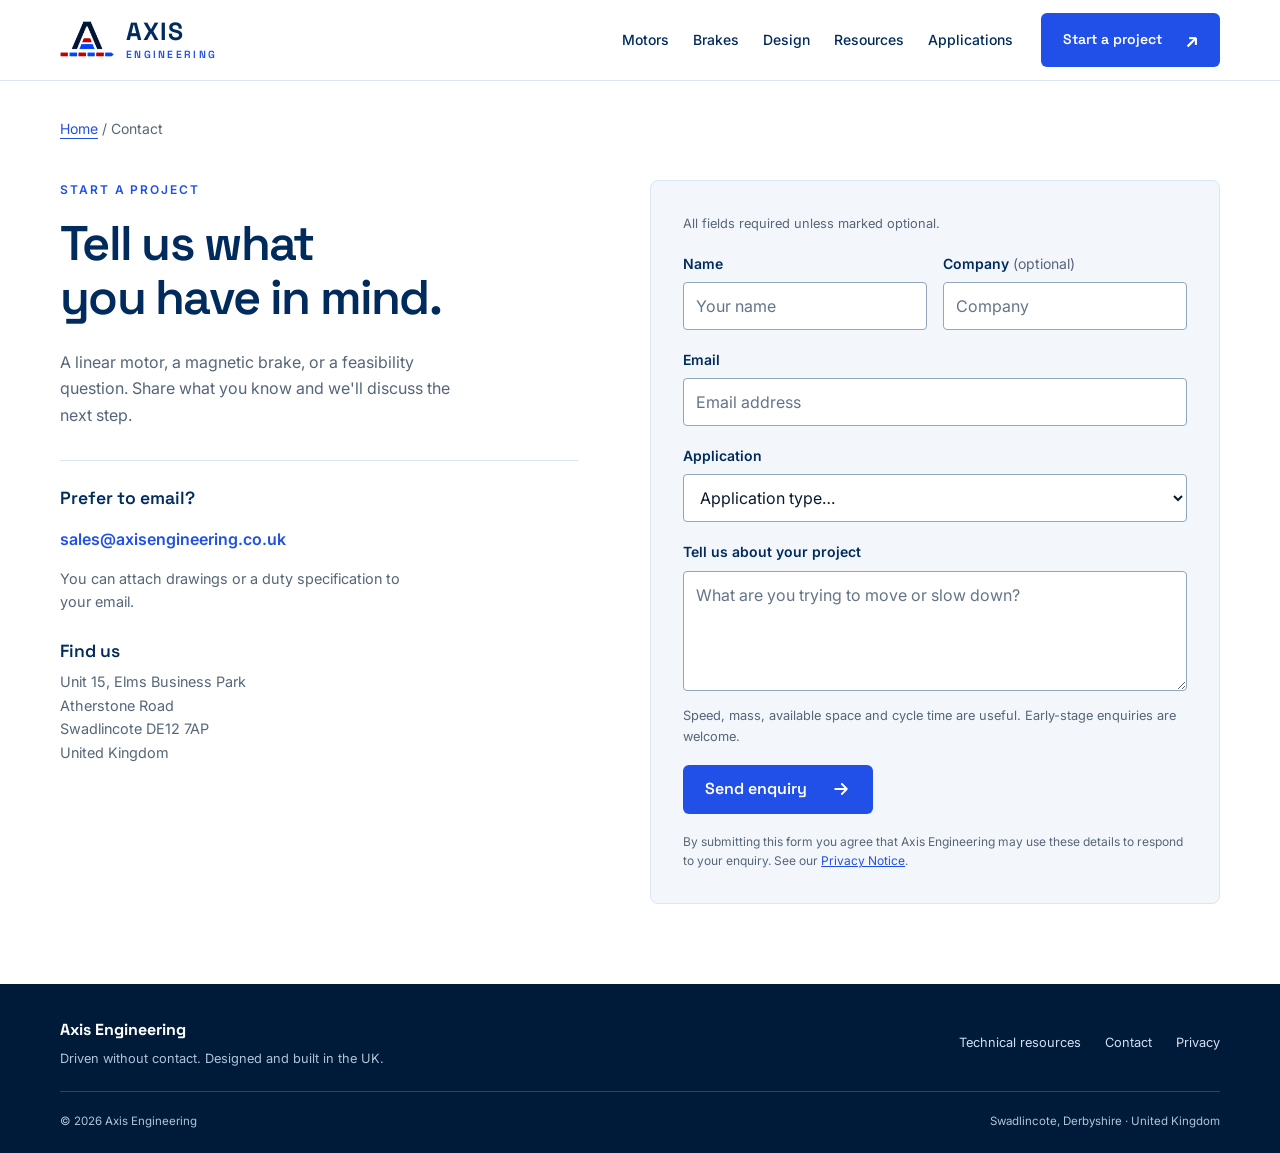
==== contact/index.html @ 823d6853 "Shorten homepage and give project enquiries a dedicated contact page" ====
<!DOCTYPE html>
<html lang="en">
<head>
<meta charset="UTF-8" />
<meta name="viewport" content="width=device-width, initial-scale=1.0" />
<title>Contact Axis Engineering | Discuss Your Motor or Brake Project</title>
<meta name="description" content="Discuss your linear motor or magnetic brake project with Axis Engineering. Send your duty, available space or early-stage idea to our UK engineering team." />
<meta name="theme-color" content="#002B5C" />
<link rel="icon" type="image/svg+xml" href="/assets/axis-mark.svg" />

<!-- Open Graph -->
<meta property="og:title" content="Contact Axis Engineering" />
<meta property="og:description" content="Linear induction motor and permanent-magnet braking design, manufacture and simulation. Driven without contact." />
<meta property="og:image" content="https://www.axisengineering.co.uk/assets/og-banner.png" />
<meta property="og:image:width" content="1200" />
<meta property="og:image:height" content="630" />
<meta property="og:image:alt" content="Axis Engineering — Driven Without Contact" />
<meta property="og:type" content="website" />
<meta property="og:url" content="https://www.axisengineering.co.uk/contact/" />
<meta property="og:site_name" content="Axis Engineering" />
<meta property="og:locale" content="en_GB" />

<!-- Twitter -->
<meta name="twitter:card" content="summary_large_image" />
<meta name="twitter:title" content="Contact Axis Engineering" />
<meta name="twitter:description" content="Linear induction motor and permanent-magnet braking design, manufacture and simulation. Driven without contact." />
<meta name="twitter:image" content="https://www.axisengineering.co.uk/assets/og-banner.png" />
<meta name="twitter:image:alt" content="Axis Engineering — Driven Without Contact" />
<link rel="canonical" href="https://www.axisengineering.co.uk/contact/" />

<!-- Structured data -->
<script type="application/ld+json">
{
  "@context": "https://schema.org",
  "@type": ["Organization", "ProfessionalService"],
  "name": "Axis Engineering",
  "description": "Design, manufacture and simulation of linear induction motors (LIMs) and permanent-magnet braking solutions for transit, launch and industrial systems.",
  "url": "https://www.axisengineering.co.uk/",
  "email": "sales@axisengineering.co.uk",
  "contactPoint": {
    "@type": "ContactPoint",
    "email": "sales@axisengineering.co.uk",
    "contactType": "sales enquiries",
    "areaServed": "GB"
  },
  "logo": "https://www.axisengineering.co.uk/assets/axis-logo-1600.png",
  "slogan": "Driven Without Contact",
  "founder": {
    "@type": "Person",
    "name": "Richard West-Haig",
    "jobTitle": "Managing Director",
    "honorificSuffix": "CEng MIET"
  },
  "address": {
    "@type": "PostalAddress",
    "streetAddress": "Unit 15, Elms Business Park, Atherstone Road",
    "addressLocality": "Swadlincote",
    "postalCode": "DE12 7AP",
    "addressCountry": "GB"
  },
  "knowsAbout": ["Linear induction motors", "SSLIM", "DSLIM", "Permanent-magnet eddy-current brakes", "Maglev propulsion", "Finite element analysis", "Route simulation"],
  "image": "https://www.axisengineering.co.uk/assets/og-banner.png",
  "areaServed": ["United Kingdom", "Europe"],
  "makesOffer": [
    { "@type": "Offer", "itemOffered": { "@type": "Service", "name": "Linear induction motor design and manufacture", "serviceType": "Linear induction motor design" } },
    { "@type": "Offer", "itemOffered": { "@type": "Service", "name": "Permanent-magnet eddy-current brake design", "serviceType": "Magnetic braking" } }
  ]
}
</script>

<link rel="preconnect" href="https://fonts.googleapis.com" />
<link rel="preconnect" href="https://fonts.gstatic.com" crossorigin />
<link href="https://fonts.googleapis.com/css2?family=Space+Grotesk:wght@400;500;600;700&family=Inter:wght@400;500;600;700&display=swap" rel="stylesheet" />

<link rel="stylesheet" href="/assets/home.css">
<script src="/assets/home.js" defer></script>
</head>
<body>
<noscript><style>@media(max-width:940px){.header-inner{flex-wrap:wrap;padding-block:12px}.nav-toggle{display:none}.site-nav{display:flex;position:static;order:3;flex-direction:row;flex-wrap:wrap;gap:8px 20px;width:100%;padding:0;box-shadow:none;border:0}.site-nav a{font-size:.875rem}}</style></noscript>
<a class="skip-link" href="#main">Skip to main content</a>
<header class="site-header">
  <div class="wrap header-inner">
    <a class="brand" href="/" aria-label="Axis Engineering — home"><img src="/assets/axis-symbol.png" width="200" height="140" alt=""><span class="wm"><b>AXIS</b><span>ENGINEERING</span></span></a>
    <nav id="siteNav" class="site-nav" aria-label="Primary">
      <a href="/linear-induction-motors/">Motors</a>
      <a href="/permanent-magnet-brakes/">Brakes</a>
      <a href="/linear-induction-motor-design/">Design</a>
      <a href="/technical-resources/">Resources</a>
      <a href="/#applications">Applications</a>
      <a href="/contact/" class="mobile-contact">Contact</a>
    </nav>
    <a class="btn header-contact" href="/contact/">Start a project <span aria-hidden="true">↗</span></a>
    <button id="navToggle" class="nav-toggle" aria-label="Menu" aria-expanded="false" aria-controls="siteNav"><span></span><span></span><span></span></button>
  </div>
</header>
<main id="main" class="contact-page" tabindex="-1">
  <div class="wrap"><p class="breadcrumb"><a href="/">Home</a> / Contact</p>
    <div class="enquiry-grid">
      <div class="enquiry-intro"><p class="eyebrow">Start a project</p><h1>Tell us what<br>you have in mind.</h1><p>A linear motor, a magnetic brake, or a feasibility question. Share what you know and we'll discuss the next step.</p>
        <div class="contact-details"><h2>Prefer to email?</h2><a class="text-link" href="mailto:sales@axisengineering.co.uk">sales@axisengineering.co.uk</a><p>You can attach drawings or a duty specification to your email.</p><h2>Find us</h2><address>Unit 15, Elms Business Park<br>Atherstone Road<br>Swadlincote DE12 7AP<br>United Kingdom</address></div>
      </div>
      <div class="form-panel"><form id="enquiryForm" class="enquiry-form">
            <p class="form-help">All fields required unless marked optional.</p>
            <input type="hidden" name="access_key" value="194452be-d267-48dd-8453-a73e0c021ea3">
            <input type="hidden" name="subject" value="New project enquiry — Axis Engineering website">
            <input type="hidden" name="from_name" value="Axis Engineering website">
            <input type="checkbox" name="botcheck" class="hp" tabindex="-1" autocomplete="off" aria-hidden="true">
            <div class="ef-row">
              <div class="ef-field"><label for="ef-name">Name</label><input id="ef-name" type="text" name="name" placeholder="Your name" autocomplete="name" required></div>
              <div class="ef-field"><label for="ef-company">Company <span class="optional">(optional)</span></label><input id="ef-company" type="text" name="company" placeholder="Company" autocomplete="organization"></div>
            </div>
            <div class="ef-field"><label for="ef-email">Email</label><input id="ef-email" type="email" name="email" placeholder="Email address" autocomplete="email" required></div>
            <div class="ef-field"><label for="ef-application">Application</label>
            <select id="ef-application" name="application" required>
              <option value="" disabled selected>Application type…</option>
              <option>Linear motor — transit / people mover</option>
              <option>Linear motor — launch / acceleration</option>
              <option>Linear motor — industrial / material handling</option>
              <option>Permanent-magnet brake</option>
              <option>Feasibility / consultation</option>
              <option>Other</option>
            </select></div>
            <div class="ef-field"><label for="ef-duty">Tell us about your project</label><textarea id="ef-duty" name="duty" rows="4" aria-describedby="duty-help" placeholder="What are you trying to move or slow down?" required></textarea><p id="duty-help" class="form-help">Speed, mass, available space and cycle time are useful. Early-stage enquiries are welcome.</p></div>
            <button type="submit" class="btn btn-primary ef-submit">Send enquiry
              <svg viewBox="0 0 24 24" fill="none" stroke="currentColor" stroke-width="2.2" aria-hidden="true"><path d="M5 12h14M13 6l6 6-6 6" stroke-linecap="round" stroke-linejoin="round"/></svg>
            </button>
            <p class="ef-status" role="status" aria-live="polite"></p>
            <p class="ef-privacy">By submitting this form you agree that Axis Engineering may use these details to respond to your enquiry. See our <a href="/privacy/">Privacy Notice</a>.</p>
          </form>
        <noscript><style>.enquiry-form{display:none}</style><p class="form-help">The form needs JavaScript. Please email <a href="mailto:sales@axisengineering.co.uk">sales@axisengineering.co.uk</a> instead.</p></noscript>
      </div>
    </div>
  </div>
</main>
<footer class="site-footer">
  <div class="wrap footer-top"><div><strong>Axis Engineering</strong><p>Driven without contact. Designed and built in the UK.</p></div>
    <nav aria-label="Footer"><a href="/technical-resources/">Technical resources</a><a href="/contact/">Contact</a><a href="/privacy/">Privacy</a></nav>
  </div>
  <div class="wrap footer-bottom"><span>© <span id="year">2026</span> Axis Engineering</span><span>Swadlincote, Derbyshire · United Kingdom</span></div>
</footer>
</body>
</html>
---- assets/home.css ----
/* Axis marketing: Space Grotesk + Inter; established navy, blue and red identity. */
:root{--navy:#002B5C;--dark:#001B3A;--blue:#2050E8;--red:#CE1A2B;--ink:#0A1A2C;--slate:#566678;--soft:#F3F7FC;--line:#DCE6F1;--white:#fff;--cyan:#9BCBFF;--display:'Space Grotesk','Segoe UI',sans-serif;--body:'Inter','Segoe UI',sans-serif}
*{box-sizing:border-box}
html{scroll-behavior:smooth;scroll-padding-top:96px;-webkit-text-size-adjust:100%}
body{margin:0;font-family:var(--body);font-size:16px;line-height:1.65;color:var(--ink);background:var(--white);-webkit-font-smoothing:antialiased;overflow-wrap:anywhere}
h1,h2,h3,p,figure{margin:0}
h1,h2,h3{font-family:var(--display);font-weight:600;line-height:1.12;letter-spacing:-.035em}
h1{font-size:clamp(2.6rem,4.3vw,4rem)}
h2{font-size:clamp(2rem,3.1vw,2.75rem);color:var(--navy)}
h3{font-size:1.5rem}
p{color:var(--slate)}
a{color:inherit;text-decoration:none}
a:hover{color:var(--blue)}
button,input,select,textarea{font:inherit}
button,a,input,select,textarea{touch-action:manipulation}
:focus-visible{outline:3px solid var(--blue);outline-offset:5px}
.hero :focus-visible,.contact-strip :focus-visible,.site-footer :focus-visible{outline-color:var(--cyan)}
img,svg{max-width:100%;display:block}
.wrap{width:min(100% - 64px,1160px);margin-inline:auto}
.skip-link{position:fixed;left:16px;top:-100px;z-index:100;background:var(--white);color:var(--navy);padding:12px 20px}
.skip-link:focus{top:10px}
.btn{display:inline-flex;min-height:48px;align-items:center;justify-content:center;gap:24px;background:var(--blue);color:var(--white);border:1px solid transparent;border-radius:6px;padding:12px 21px;font-family:var(--display);font-weight:600;line-height:1.4;transition:background .18s;cursor:pointer}
.btn:hover{color:var(--white);background:#1741C6}
.btn span{font-size:1.25rem}
.text-link{display:inline-flex;align-items:center;gap:12px;min-height:44px;font-weight:600;color:var(--blue);text-decoration:underline;text-underline-offset:5px;text-decoration-color:transparent}
.text-link:hover{text-decoration-color:currentColor}
.eyebrow{text-transform:uppercase;font-size:.75rem;font-weight:600;letter-spacing:.16em;color:var(--blue);margin-bottom:16px}
.site-header{position:sticky;top:0;z-index:50;border-bottom:1px solid var(--line);background:var(--white)}
.header-inner{display:flex;align-items:center;gap:28px;min-height:80px}
.brand{display:flex;align-items:center;gap:12px;flex-shrink:0;min-height:48px}
.brand img{width:54px;height:auto}
.wm{display:flex;flex-direction:column;line-height:1;font-family:var(--display)}
.wm b{font-size:1.55rem;color:var(--navy);letter-spacing:.045em}
.wm>span{font-size:.65rem;letter-spacing:.22em;color:var(--blue);margin-top:5px;font-weight:600}
.site-nav{display:flex;align-items:center;gap:24px;margin-left:auto}
.site-nav a{display:flex;align-items:center;min-height:44px;font-size:.875rem;font-weight:500;color:var(--navy)}
.site-nav a:hover{color:var(--blue)}
.header-contact{font-size:.875rem;white-space:nowrap}
.site-nav .mobile-contact{display:none}
.nav-toggle{display:none;width:48px;height:48px;padding:11px;border:1px solid var(--line);border-radius:5px;background:var(--white);cursor:pointer}
.nav-toggle span{height:2px;width:24px;background:var(--navy);margin:5px 0;display:block}
.hero{color:var(--white);background:radial-gradient(ellipse at 85% 30%,#073C76 0,transparent 60%),var(--dark);padding:72px 0 76px}
.hero-grid{display:grid;grid-template-columns:minmax(0,1.08fr) minmax(0,1fr);gap:40px;align-items:center}
.hero .eyebrow{color:var(--cyan)}
.hero h1{color:var(--white);font-weight:500}
.hero h1>span{color:var(--cyan)}
.hero-intro{color:#D1DFF0;font-size:1.08rem;max-width:480px;margin:24px 0 28px}
.hero-actions{display:flex;gap:24px;align-items:center;flex-wrap:wrap}
.light-link{color:var(--white);font-size:.875rem}
.light-link:hover{color:var(--cyan)}
.hero-visual{padding:26px 0 16px;border-top:1px solid #32577D;border-bottom:1px solid #32577D}
.diagram-label{display:flex;justify-content:space-between;font-size:.7rem;letter-spacing:.08em;text-transform:uppercase;color:#BCD2EB}
.motor-stage{width:100%;margin:20px 0 0}
.hero-visual figcaption{font-size:.8rem;color:#D1DFF0;line-height:1.6}
.hero-visual figcaption span{color:#A7BFD9;font-size:.72rem}
.fieldwave{animation:field-travel 1.4s linear 3}
@keyframes field-travel{to{transform:translateX(-72px)}}
.section{padding:64px 0}
.section-heading{display:flex;align-items:flex-end;justify-content:space-between;gap:30px;margin-bottom:28px}
.section-heading .eyebrow{margin-bottom:10px}
.section-heading>p{font-size:.95rem}
.product-grid{display:grid;grid-template-columns:minmax(0,1fr) minmax(0,1fr);gap:28px}
.product{border:1px solid var(--line);border-radius:8px;overflow:hidden}
.product-link{display:block;height:100%}
.product-link:focus-visible{outline-offset:-4px}
.product-illustration{height:170px;background:var(--soft);display:flex;align-items:center;justify-content:center;border-bottom:1px solid var(--line);padding:4px 24px}
.product-illustration svg{width:100%;height:100%;max-width:440px}
.brake-illustration{background:#F6F7FA}
.product-copy{padding:24px 28px 20px}
.product-kicker{font-size:.7rem;text-transform:uppercase;letter-spacing:.14em;color:var(--slate);margin-bottom:10px}
.product h3{display:flex;justify-content:space-between;gap:16px;color:var(--navy);font-size:clamp(1.2rem,1.9vw,1.5rem)}
.product h3 span{font-size:1.2rem;font-weight:400;color:var(--blue)}
.product p:not(.product-kicker){margin:12px 0 10px;font-size:.95rem;max-width:480px}
.product .text-link{font-size:.875rem}
.product-link:hover h3,.product-link:hover .text-link{color:var(--blue);text-decoration:underline;text-underline-offset:5px}
.applications{display:flex;align-items:center;gap:28px;margin-top:28px;padding-top:12px}
.applications h3{font-family:var(--body);font-size:.8rem;letter-spacing:0;font-weight:500;color:var(--slate)}
.applications nav{display:flex;flex-wrap:wrap;gap:8px 28px}
.applications a{display:flex;align-items:center;min-height:44px;color:var(--navy);font-size:.875rem;font-weight:500}
.applications a:hover{text-decoration:underline;text-underline-offset:4px}
.engineering{background:var(--soft);position:relative}
.engineering-grid{display:grid;grid-template-columns:minmax(0,1fr) minmax(0,1.2fr);gap:70px;align-items:start}
.engineering-grid p:not(.eyebrow){font-size:1rem}
.engineering-grid .scope-note{font-size:.875rem!important;margin-top:14px}
.engineering .text-link{margin-top:14px;font-size:.875rem}
.anchor{position:absolute;top:0}
.contact-strip{padding:48px 0;background:var(--navy);color:var(--white)}
.contact-inner{display:flex;justify-content:space-between;gap:32px;align-items:center}
.contact-strip .eyebrow{color:var(--cyan);margin-bottom:10px}
.contact-strip h2{color:var(--white);font-size:clamp(1.7rem,2.8vw,2.4rem)}
.contact-strip p:not(.eyebrow){color:#D1DFF0;margin-top:12px}
.contact-actions{display:flex;flex-direction:column;align-items:flex-start;gap:10px}
.email-link{font-size:.875rem;min-height:44px;display:flex;align-items:center}
.email-link:hover{color:var(--cyan);text-decoration:underline}
.site-footer{background:var(--dark);color:var(--white);padding:32px 0 22px}
.footer-top,.footer-bottom{display:flex;justify-content:space-between;align-items:center;gap:24px}
.footer-top strong{font-family:var(--display);font-size:1rem}
.footer-top p{font-size:.8rem;color:#B0C3D9;margin-top:4px}
.footer-top nav{display:flex;gap:24px;flex-wrap:wrap}
.footer-top a{font-size:.8rem;color:#D1DFF0;display:flex;align-items:center;min-height:44px}
.footer-top a:hover{color:var(--white);text-decoration:underline}
.footer-bottom{font-size:.72rem;color:#B0C3D9;border-top:1px solid #274564;margin-top:22px;padding-top:20px;flex-wrap:wrap}
.contact-page{padding:36px 0 80px}
.breadcrumb{font-size:.875rem;margin-bottom:40px}
.breadcrumb a{color:var(--blue);text-decoration:underline;text-underline-offset:4px}
.enquiry-grid{display:grid;grid-template-columns:minmax(0,1fr) minmax(0,1.1fr);gap:72px}
.enquiry-intro h1{color:var(--navy);font-size:clamp(2.4rem,3.8vw,3.5rem)}
.enquiry-intro>p:not(.eyebrow){margin-top:24px;max-width:410px}
.contact-details{border-top:1px solid var(--line);margin-top:32px;padding-top:28px}
.contact-details h2{font-size:1.1rem;letter-spacing:0;margin:0 0 8px}
.contact-details p{font-size:.9rem;max-width:360px;margin:6px 0 28px}
.contact-details .text-link{font-size:clamp(.875rem,1.3vw,1rem);overflow-wrap:anywhere}
.contact-details address{font-style:normal;color:var(--slate);font-size:.9rem}
.form-panel{min-width:0;background:var(--soft);border:1px solid var(--line);border-radius:8px;padding:32px}
.enquiry-form{display:grid;gap:18px}
.hp{display:none!important}
.ef-row{display:grid;grid-template-columns:1fr 1fr;gap:16px}
.ef-field{min-width:0}
.ef-field label{display:block;font-size:.875rem;font-weight:600;color:var(--navy);margin-bottom:7px}
.optional{font-weight:400;color:var(--slate)}
.ef-field input,.ef-field textarea,.ef-field select{width:100%;min-height:48px;background:var(--white);color:var(--ink);border:1px solid #92A6BC;border-radius:4px;padding:11px 12px;font-size:16px;line-height:1.5}
.ef-field textarea{resize:vertical}
.ef-field ::placeholder{color:#657488}
.form-help{font-size:.8rem;color:var(--slate)}
.ef-field .form-help{margin-top:7px}
.ef-submit{justify-self:start}
.ef-submit svg{width:20px;height:20px}
.ef-submit:disabled{opacity:.65;cursor:wait}
.ef-status{font-size:.9rem}
.ef-status:empty{display:none}
.ef-status.ok{color:#19603B}
.ef-status.err{color:#A51127}
.ef-privacy{font-size:.75rem;color:var(--slate)}
.ef-privacy a,.form-help a{color:var(--blue);text-decoration:underline}
@media(min-width:1800px){.hero{padding-block:90px}}
@media(max-width:1080px){
 .header-inner{gap:18px}.site-nav{gap:17px}.site-nav a{font-size:.8rem}.header-contact{padding:11px 14px;gap:10px}
 .hero-grid{gap:24px}.hero-actions{gap:12px 20px}
 .enquiry-grid{gap:40px}
}
@media(max-width:940px){
 .wrap{width:calc(100% - 48px)}.header-inner{min-height:72px}
 .header-contact{margin-left:auto}.nav-toggle{display:block}
 .site-nav{display:none;position:absolute;top:100%;left:0;right:0;flex-direction:column;align-items:stretch;background:var(--white);padding:16px 24px;gap:0;border-bottom:1px solid var(--line);box-shadow:0 16px 24px #001B3A16;max-height:calc(100dvh - 80px);overflow-y:auto}
 .site-nav.open{display:flex}.site-nav a{font-size:1rem;min-height:48px}.site-nav .mobile-contact{display:flex}
 .hero{padding:50px 0}.hero-grid{gap:28px}.hero h1{font-size:clamp(2.2rem,4.7vw,3.2rem)}
 .hero-intro{font-size:1rem}.hero-visual figcaption{font-size:.75rem}
 .product-copy{padding:22px}.applications{align-items:flex-start;gap:14px;flex-direction:column}
 .applications h3{margin-top:3px}.applications nav{gap:0 24px}
 .engineering-grid{gap:32px}.section{padding:48px 0}
}
@media(max-width:680px){
 .wrap{width:calc(100% - 40px)}
 .header-inner{gap:8px 12px;min-height:72px;flex-wrap:wrap;padding-block:8px}.brand{gap:8px}.brand img{width:43px}.wm b{font-size:1.23rem}.wm>span{font-size:.52rem}
 .header-contact{font-size:.75rem;padding:10px 12px;min-height:44px;gap:0}.header-contact span{display:none}
 .nav-toggle{flex-shrink:0;width:44px;height:44px;padding:9px}
 .hero{padding:36px 0 32px}.hero-grid{grid-template-columns:1fr;gap:30px}
 .hero h1{font-size:clamp(2.3rem,8.8vw,3.4rem)}.hero .eyebrow{font-size:.7rem;margin-bottom:18px}
 .hero-intro{margin:20px 0 22px;max-width:500px}
 .hero-actions{gap:8px 20px}.hero-actions .btn{font-size:.9rem}
 .hero-visual{padding:16px 0 12px}.motor-stage{max-width:430px;margin:6px auto 0;width:100%}
 .hero-visual figcaption{font-size:.75rem}.hero-visual figcaption span{font-size:.68rem}
 .section-heading{align-items:flex-start;flex-direction:column;gap:14px;margin-bottom:24px}
 .section-heading>p{font-size:.9rem}.section-heading>p br{display:none}
 .section{padding:40px 0}.eyebrow{margin-bottom:10px}
 .product-grid{grid-template-columns:1fr;gap:20px}.product-illustration{height:135px;padding:0 12px}
 .product h3{font-size:1.3rem}.product-copy{padding:20px}.product p:not(.product-kicker){font-size:.9rem}
 .applications{gap:6px;margin-top:22px}.applications nav{gap:0 20px}.applications a{font-size:.8rem}
 .engineering-grid{grid-template-columns:1fr;gap:20px}.engineering h2 br{display:none}
 .engineering-grid p:not(.eyebrow){font-size:.95rem}
 .contact-strip{padding:36px 0}.contact-inner{flex-direction:column;align-items:flex-start;gap:22px}.contact-actions{gap:4px}
 .footer-top{align-items:flex-start;flex-direction:column;gap:12px}.footer-top nav{gap:24px}
 .footer-bottom{gap:8px;margin-top:16px;padding-top:16px}
 .contact-page{padding:24px 0 40px}.breadcrumb{margin-bottom:28px}
 .enquiry-grid{grid-template-columns:1fr;gap:32px}.enquiry-intro h1{font-size:2.5rem}
 .form-panel{padding:22px}.ef-row{grid-template-columns:1fr;gap:18px}
}
@media(max-width:360px){.wrap{width:calc(100% - 28px)}.header-inner{gap:8px}.brand img{width:35px}.header-contact{font-size:.7rem;padding-inline:10px}.hero h1{font-size:2.2rem}}
@media(prefers-reduced-motion:reduce){html{scroll-behavior:auto}*,*::before,*::after{animation:none!important;transition:none!important}}
@media print{.site-header,.nav-toggle,.hero-actions,.contact-actions,.site-footer{display:none}.hero,.contact-strip{background:white;color:var(--ink)}.hero h1,.hero h1>span,.hero p,.contact-strip h2,.contact-strip p{color:var(--ink)}.hero-visual{display:none}.hero-grid{display:block}.section{padding:20px 0}}
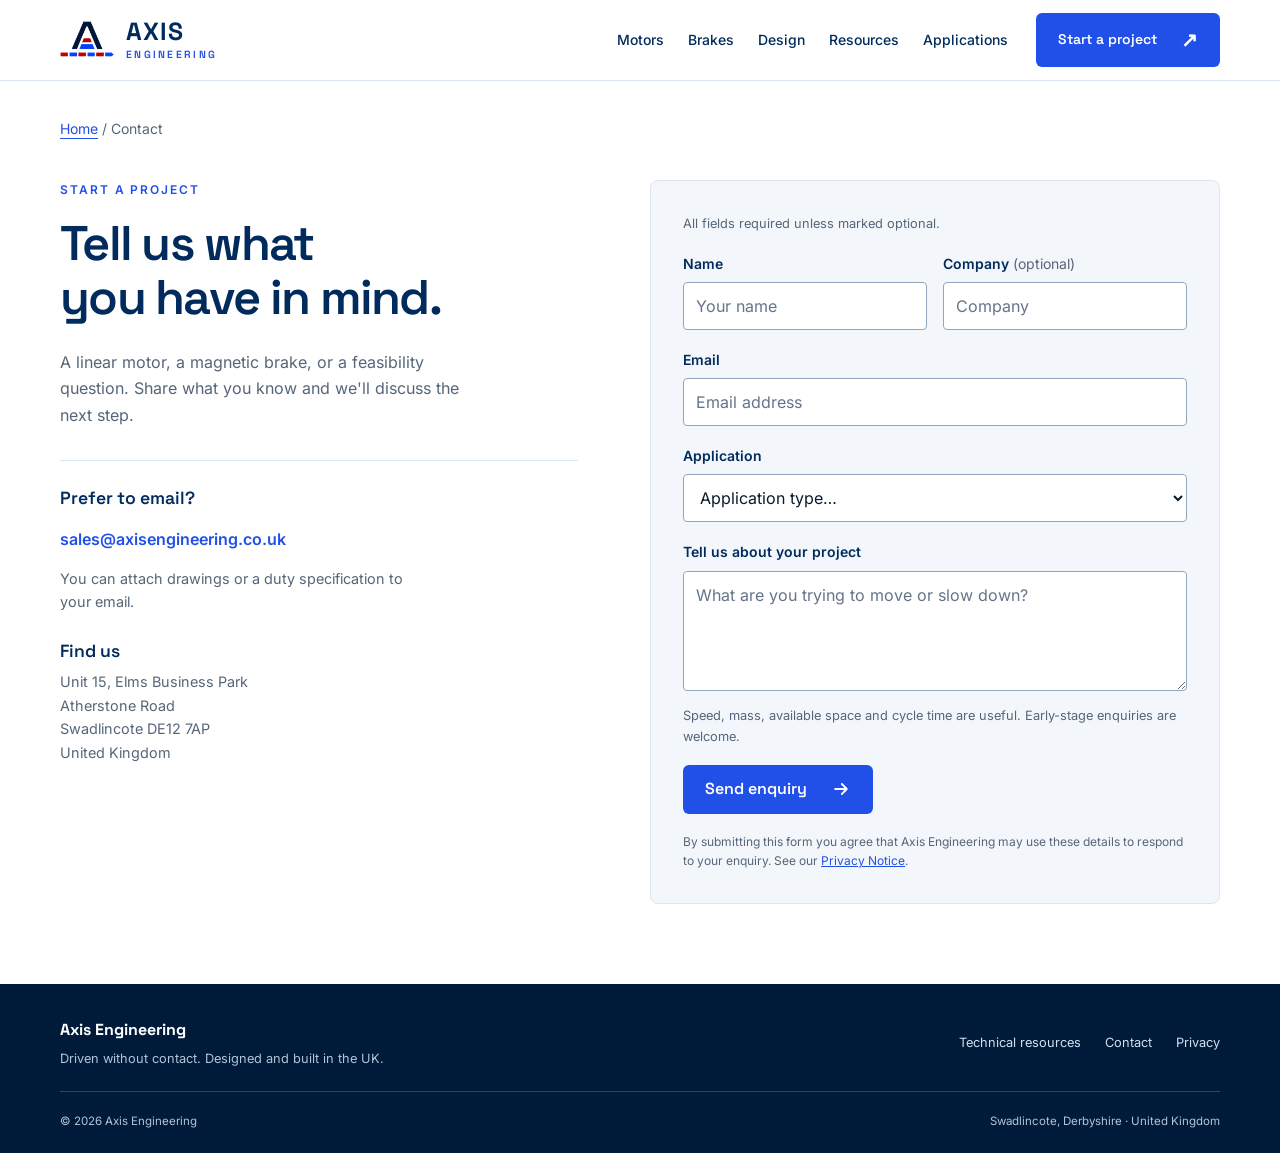
==== commit 8d6b29e8: "Serve brand fonts locally and preload shared WOFF2 assets" ====
--- a/contact/index.html
+++ b/contact/index.html
@@ -68,9 +68,9 @@
 }
 </script>
 
-<link rel="preconnect" href="https://fonts.googleapis.com" />
-<link rel="preconnect" href="https://fonts.gstatic.com" crossorigin />
-<link href="https://fonts.googleapis.com/css2?family=Space+Grotesk:wght@400;500;600;700&family=Inter:wght@400;500;600;700&display=swap" rel="stylesheet" />
+<link rel="preload" href="/assets/fonts/inter-v20-latin.woff2" as="font" type="font/woff2" crossorigin>
+<link rel="preload" href="/assets/fonts/space-grotesk-v22-latin.woff2" as="font" type="font/woff2" crossorigin>
+<link rel="stylesheet" href="/assets/fonts.css?v=20261015-local1">
 
 <link rel="stylesheet" href="/assets/home.css">
 <script src="/assets/home.js" defer></script>
--- a/assets/fonts.css
+++ b/assets/fonts.css
@@ -0,0 +1,101 @@
+/* Same Google Fonts WOFF2 subsets, served locally. Licences: /assets/fonts/. */
+
+/* Inter: cyrillic-ext */
+@font-face {
+  font-family: 'Inter';
+  font-style: normal;
+  font-weight: 400 700;
+  font-display: swap;
+  src: url(/assets/fonts/inter-v20-cyrillic-ext.woff2) format('woff2');
+  unicode-range: U+0460-052F, U+1C80-1C8A, U+20B4, U+2DE0-2DFF, U+A640-A69F, U+FE2E-FE2F;
+}
+
+/* Inter: cyrillic */
+@font-face {
+  font-family: 'Inter';
+  font-style: normal;
+  font-weight: 400 700;
+  font-display: swap;
+  src: url(/assets/fonts/inter-v20-cyrillic.woff2) format('woff2');
+  unicode-range: U+0301, U+0400-045F, U+0490-0491, U+04B0-04B1, U+2116;
+}
+
+/* Inter: greek-ext */
+@font-face {
+  font-family: 'Inter';
+  font-style: normal;
+  font-weight: 400 700;
+  font-display: swap;
+  src: url(/assets/fonts/inter-v20-greek-ext.woff2) format('woff2');
+  unicode-range: U+1F00-1FFF;
+}
+
+/* Inter: greek */
+@font-face {
+  font-family: 'Inter';
+  font-style: normal;
+  font-weight: 400 700;
+  font-display: swap;
+  src: url(/assets/fonts/inter-v20-greek.woff2) format('woff2');
+  unicode-range: U+0370-0377, U+037A-037F, U+0384-038A, U+038C, U+038E-03A1, U+03A3-03FF;
+}
+
+/* Inter: vietnamese */
+@font-face {
+  font-family: 'Inter';
+  font-style: normal;
+  font-weight: 400 700;
+  font-display: swap;
+  src: url(/assets/fonts/inter-v20-vietnamese.woff2) format('woff2');
+  unicode-range: U+0102-0103, U+0110-0111, U+0128-0129, U+0168-0169, U+01A0-01A1, U+01AF-01B0, U+0300-0301, U+0303-0304, U+0308-0309, U+0323, U+0329, U+1EA0-1EF9, U+20AB;
+}
+
+/* Inter: latin-ext */
+@font-face {
+  font-family: 'Inter';
+  font-style: normal;
+  font-weight: 400 700;
+  font-display: swap;
+  src: url(/assets/fonts/inter-v20-latin-ext.woff2) format('woff2');
+  unicode-range: U+0100-02BA, U+02BD-02C5, U+02C7-02CC, U+02CE-02D7, U+02DD-02FF, U+0304, U+0308, U+0329, U+1D00-1DBF, U+1E00-1E9F, U+1EF2-1EFF, U+2020, U+20A0-20AB, U+20AD-20C4, U+2113, U+2C60-2C7F, U+A720-A7FF;
+}
+
+/* Inter: latin */
+@font-face {
+  font-family: 'Inter';
+  font-style: normal;
+  font-weight: 400 700;
+  font-display: swap;
+  src: url(/assets/fonts/inter-v20-latin.woff2) format('woff2');
+  unicode-range: U+0000-00FF, U+0131, U+0152-0153, U+02BB-02BC, U+02C6, U+02DA, U+02DC, U+0304, U+0308, U+0329, U+2000-206F, U+20AC, U+2122, U+2191, U+2193, U+2212, U+2215, U+FEFF, U+FFFD;
+}
+
+/* Space Grotesk: vietnamese */
+@font-face {
+  font-family: 'Space Grotesk';
+  font-style: normal;
+  font-weight: 400 700;
+  font-display: swap;
+  src: url(/assets/fonts/space-grotesk-v22-vietnamese.woff2) format('woff2');
+  unicode-range: U+0102-0103, U+0110-0111, U+0128-0129, U+0168-0169, U+01A0-01A1, U+01AF-01B0, U+0300-0301, U+0303-0304, U+0308-0309, U+0323, U+0329, U+1EA0-1EF9, U+20AB;
+}
+
+/* Space Grotesk: latin-ext */
+@font-face {
+  font-family: 'Space Grotesk';
+  font-style: normal;
+  font-weight: 400 700;
+  font-display: swap;
+  src: url(/assets/fonts/space-grotesk-v22-latin-ext.woff2) format('woff2');
+  unicode-range: U+0100-02BA, U+02BD-02C5, U+02C7-02CC, U+02CE-02D7, U+02DD-02FF, U+0304, U+0308, U+0329, U+1D00-1DBF, U+1E00-1E9F, U+1EF2-1EFF, U+2020, U+20A0-20AB, U+20AD-20C4, U+2113, U+2C60-2C7F, U+A720-A7FF;
+}
+
+/* Space Grotesk: latin */
+@font-face {
+  font-family: 'Space Grotesk';
+  font-style: normal;
+  font-weight: 400 700;
+  font-display: swap;
+  src: url(/assets/fonts/space-grotesk-v22-latin.woff2) format('woff2');
+  unicode-range: U+0000-00FF, U+0131, U+0152-0153, U+02BB-02BC, U+02C6, U+02DA, U+02DC, U+0304, U+0308, U+0329, U+2000-206F, U+20AC, U+2122, U+2191, U+2193, U+2212, U+2215, U+FEFF, U+FFFD;
+}
